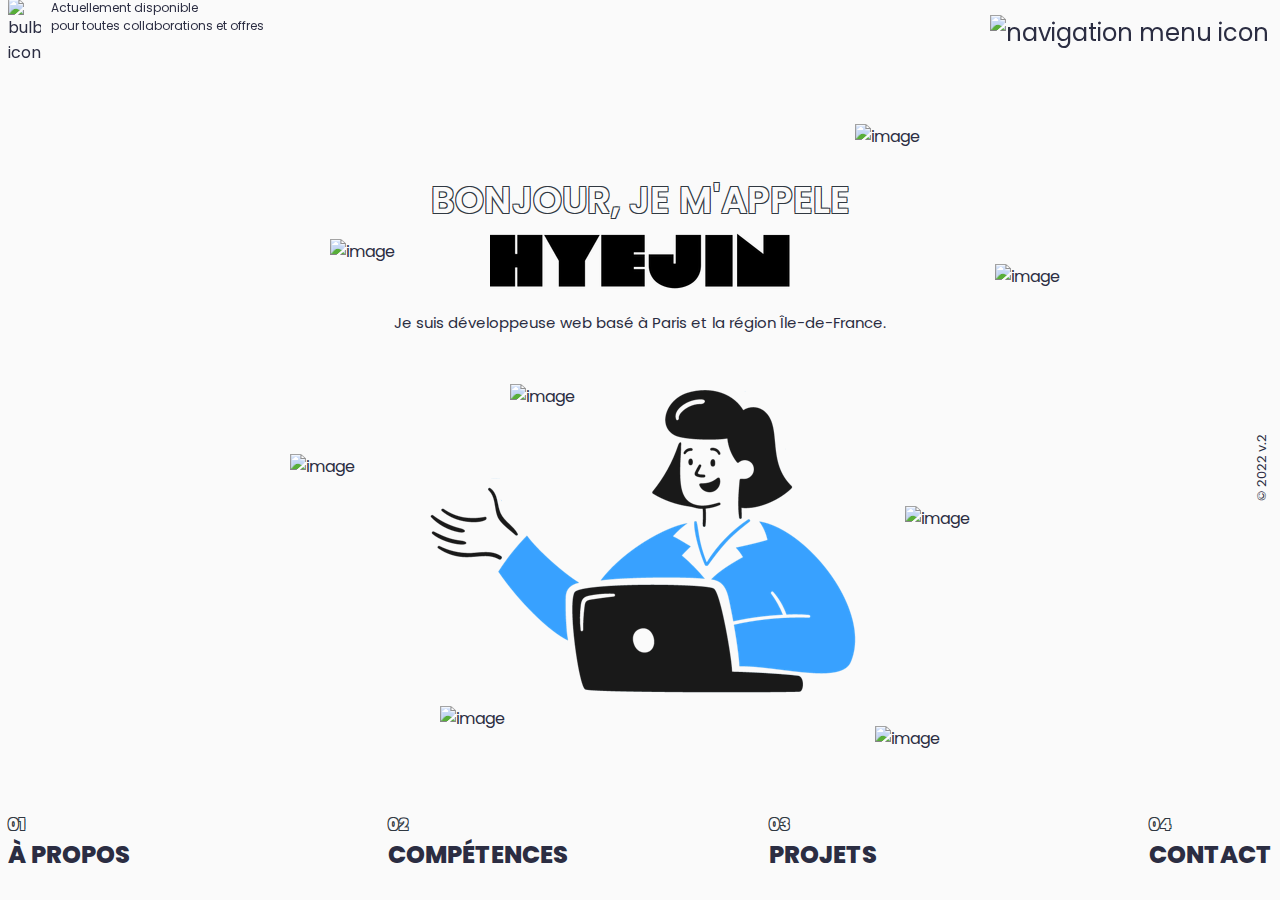
==== index.html @ 4b72280e "Portfolio V2 initiation" ====
<!DOCTYPE html>
<html lang="fr">
<head>
    <meta charset="UTF-8">
    <meta http-equiv="X-UA-Compatible" content="IE=edge">
    <meta name="viewport" content="width=device-width, initial-scale=1.0">
    <title>Hyejin Yeo - Développeuse Web</title>
    <!-- Favicon -->
    <link rel="shortcut icon" href="assets/img/favicon-32x32.png" type="image/x-icon">
    <!-- Iconscout Unicons & Boxicons -->
    <link rel="stylesheet" href="https://unicons.iconscout.com/release/v4.0.0/css/line.css">
    <link href='https://unpkg.com/boxicons@2.1.2/css/boxicons.min.css' rel='stylesheet'>

    <!-- CSS -->
    <link rel="stylesheet" href="assets/css/styles.css">
</head>
<body>
    <!-- ========================= HEADER (NAV) ========================= -->
    <header class="header" id="header">
        <nav class="nav container">
            <!-- <a href="#"><img src="assets/img/logo.png" alt="logo" class="nav__logo hidden"></a> -->
            <!-- <a href="#"><i class='bx bx-home-heart'></i></a> -->
            <div class="nav__left">
                <img src="assets/img/icon_bulb.png" alt="bulb icon" class="message__icon">
                <span class="message__text">Actuellement disponible<br> pour toutes collaborations et offres</span>
            </div>
            
            <!-- <a href="#"><img src="assets/img/icon_home.png" alt="home icon" class="home__icon"></a> -->
            <div class="nav__right">
                <!-- ******************** Language Switch Button ******************** -->
                <!-- <p class="switch--language">EN</p> -->
                <!-- ******************** Theme Switch Button ******************** -->
                <!-- <i class="uil uil-moon switch--theme" id="theme-button"></i> -->
                <!-- <i class="uil uil-sun"></i> -->
                <div class="nav__menu" id="nav-menu">
                    <ul class="nav__list" id="nav-ul">
                        <li class="nav__item">
                            <a href="#home" class="nav__link active-link">
                                <span aria-hidden="true">00</span>
                                ACCUEIL
                            </a>
                        </li>
                        <li class="nav__item">
                            <a href="#propos" class="nav__link">
                                <span aria-hidden="true">01</span>
                                À PROPOS
                            </a>
                        </li>
                        <li class="nav__item">
                            <a href="#skills" class="nav__link">
                                <span aria-hidden="true">02</span>
                                COMPÉTENCES
                            </a>
                        </li>
                        <li class="nav__item">
                            <a href="#portfolio" class="nav__link">
                                <span aria-hidden="true">03</span>
                                PORTFOLIO
                            </a>
                        </li>
                        <li class="nav__item">
                            <a href="#contact" class="nav__link">
                                <span aria-hidden="true">04</span>
                                CONTACT
                            </a>
                        </li>
                    </ul>
                    <div class="nav__toggle" id="nav-toggle">
                        <!-- <i class="uil uil-bars"></i> -->
                        <img src="./assets/img/icon_burger.png" alt="navigation menu icon" class="nav__icon">
                    </div>
                </div>
            </div>
        </nav>
    </header>
    <!-- ========================= MAIN ========================= -->
    <main class="main">
        <!-- ******************** ACCUEIL ******************** -->
        <section class="home section" id="home">
            <div class="container home__container">
                <div class="home__container--top">
                    <div class="home__social">
                        <a href="https://www.linkedin.com/in/hyejin-yeo" target="_blank" class="home__social-icon">
                            <i class="uil uil-linkedin-alt"></i>
                        </a>
                        <a href="https://github.com/hyejinyeo" target="_blank" class="home__social-icon">
                            <i class="uil uil-github-alt"></i>
                        </a>
                        <a href="assets/pdf/hyejin_diplome.pdf" target="_blank" class="home__social-icon">
                            <i class="uil uil-graduation-cap"></i>
                        </a>
                    </div>
                    <div class="home__data">
                        <h1 class="home__title">
                            <span class="text--transparent--outline">BONJOUR, JE M'APPELE</span>
                        </h1>
                        <a href="#"><img src="assets/img/logo_bright.png" alt="logo" class="home__logo"></a>
                        <p class="underline--wavy">Je suis développeuse web basé à Paris et la région Île-de-France.</p>
                        <!-- <p><i class='bx bx-search-alt'></i> voir mes projets</p>
                        <p><i class='bx bx-plus'></i> en savoir plus</p> -->
                        
                        <div class="home__image">
                            <img src="./assets/img/home_illustration_bright.png" alt="woman illustration">
                            <img src="./assets/img/icon_sparkle1.png" alt="image" class="sparkle image__sparkle1--1" data-value="-0.02">
                            <img src="./assets/img/icon_sparkle1.png" alt="image" class="sparkle image__sparkle1--2" data-value="0.04">
                            <img src="./assets/img/icon_sparkle1.png" alt="image" class="sparkle image__sparkle1--3" data-value="-0.03">
                            <img src="./assets/img/icon_sparkle2.png" alt="image" class="sparkle image__sparkle2--1">
                            <img src="./assets/img/icon_sparkle2.png" alt="image" class="sparkle image__sparkle2--2" data-value="-0.03">
                            <img src="./assets/img/icon_sparkle3.png" alt="image" class="sparkle image__sparkle3--1">
                            <img src="./assets/img/icon_sparkle3.png" alt="image" class="sparkle image__sparkle3--2">
                            <img src="./assets/img/icon_sparkle4.png" alt="image" class="sparkle image__sparkle4--1">
                        </div>
                    </div>
                    <div class="home__footer">
                        <p class="footer__text">&#169; 2022 v.2</p>
                    </div>
                </div>
                <div class="home__container--bottom">
                    <ul class="menu__list">
                        <li class="menu__list--item">
                            <a href="about.html" class="list--link">
                                <span aria-hidden="true" class="list--number text--transparent--outline">01</span>
                                <span class="list--text">À PROPOS</span>
                            </a>
                        </li>
                        <li class="menu__list--item">
                            <a href="#" class="list--link">
                                <span aria-hidden="true" class="list--number text--transparent--outline">02</span>
                                <span class="list--text">COMPÉTENCES</span>
                            </a>
                        </li>
                        <li class="menu__list--item">
                            <a href="#" class="list--link">
                                <span aria-hidden="true" class="list--number text--transparent--outline">03</span>
                                <span class="list--text">PROJETS</span>
                            </a>
                        </li>
                        <li class="menu__list--item">
                            <a href="#" class="list--link">
                                <span aria-hidden="true" class="list--number text--transparent--outline">04</span>
                                
                                <span class="list--text">CONTACT</span>
                            </a>
                        </li>
                    </ul>
                </div>
            </div> 
            
        </section>
        <!-- ******************** À PROPOS ******************** -->
        <!-- <section class="propos section" id="propos">
            <div class="container propos__container">
                propos
            </div>
        </section> -->
        <!-- ******************** COMPÉTENCES ******************** -->
        <!-- <section class="skills section" id="skills">
            <div class="container skills__container">
                skills
            </div>
        </section> -->
        <!-- ******************** PORTFOLIO ******************** -->
        <!-- <section class="portfolio section" id="portfolio">
            <div class="container portfolio__container">
                projects
            </div>
        </section> -->
        <!-- ******************** CONTACT ******************** -->
        <!-- <section class="contact section" id="contact">
            <div class="container contact__container">
                contact
            </div>
        </section> -->
    </main>
    <!-- ========================= FOOTER ========================= -->
    <!-- <footer>
        <div class="container footer__container">
            <p class="footer__text">&#169; 2022 Hyejin Yeo</p>
            <p class="footer__text footer__text--alert">Site en cours de construction. La version finale sera mise en ligne prochainement.</p>
        </div>
    </footer> -->

    <!-- ******************** SCRIPT ********************-->
    <!-- Main JS -->
    <script src="assets/js/main.js"></script>
</body>
</html>
---- assets/css/styles.css ----
/* ========================= GOOGLE FONTS ========================= */
@import url('https://fonts.googleapis.com/css2?family=Inconsolata:wght@400;500&Merriweather:ital,wght@1,300;1,400&family=Poppins:wght@300;400;500;600;700;800&display=swap');


/* ========================= CSS VARIABLES ========================= */
:root {
    --header-height: 4rem;

    /* ---------- Font and typography ---------- */
    --body-font: 'Poppins', sans-serif;
    --accent-font: 'Merriweather', serif;
    --vs-font: 'Inconsolata', monospace;

    --h1-font-size: 2rem;
    --h2-font-size: 1.5rem;
    --h3-font-size: 1.25rem;
    --h4-font-size: 1.125rem;
    --large-font-size: 2.5rem;
    --medium-font-size: 1rem;
    --normal-font-size: .938rem;
    --small-font-size: .813rem;
    --smaller-font-size: .75rem;
    --tiny-font-size: .625rem;

    --light-font-weight: 300;
    --semilight-font-weight: 400;
    --medium-font-weight: 500;
    --semibold-font-weight: 600;
    --bold-font-weight: 700;
    --bolder-font-weight: 800;

    /* ---------- Colors ---------- */
    --body-color: #FAFAFA;
    --footer-color: #D3D3D3;
    --title-color: #303841;
    --text-color: #2B2D42;
    --primary-color: #38A1FF;
    --primary-color-light: #9CCFFC;
    --primary-color-lighter: #EEF1F7;
    --accent-color: #D94F30;
    --highlight-color: #FFDF65;


    /* --palette-dark-blue: #3D5A80;
    --palette-blue: #98C1D9;
    --palette-light-blue: #E0FBFC;
    --palette-red: #EE6C4D;
    --palette-black: #293241; */

    /* ---------- Z-index ---------- */
    --z-10: 10;
    --z-100: 100;
    --z-1000: 1000;
}

/* Font size for large devices */
@media screen and (min-width: 968px) {
    :root {
        --h1-font-size: 2.3rem;
        /* --h2-font-size: 2.25rem;
        --h3-font-size: 1.5rem;
        --h4-font-size: 1.25rem; */
        /* --large-font-size: 2.5rem;
        --medium-font-size: 1.125rem;
        --normal-font-size: .970rem;
        --small-font-size: .875rem;
        --smaller-font-size: .813rem;
        --tiny-font-size: .625rem; */
    }
}


/* ========================= BASE ========================= */
* {
    margin: 0;
    padding: 0;
    box-sizing: border-box;
}
html {
    scroll-behavior: smooth;
}
body {
    font-family: var(--body-font);
    background-color: var(--body-color);
    color: var(--text-color);
    width: 100%;
}
ul {
    list-style: none;
}
li {
    text-decoration: none;
}
a, a:hover, a:visited, a:link, a:active {
    color: var(--text-color);
    text-decoration: none;
}
h1 {
    color: var(--title-color);
    font-size: var(--h1-font-size);
    font-weight: var(--bolder-font-weight);
}
h2, h3, h4 {
    color: var(--title-color);
    font-weight: var(--semibold-font-weight);
}
p {
    font-size: var(--normal-font-size);
}
button {
    cursor: pointer;
    border: none;
    outline: none;
}
img {
    max-width: 100%;
    height: auto;
}


/* ========================= LAYOUT ========================= */
.section {
    margin-top: var(--header-height);
    min-height: calc(100vh - 4rem);
}
.container {
    width: 100%;
    max-width: 92rem;
    margin: 0 auto;
    padding: .5rem;
}
.main {
    overflow: hidden;
}
.grid {
    display: grid;
    gap: 1.25rem;
}


/* ========================= DECORATIVE ELEMENTS ========================= */
.font--white {
    color: white;
}
.vs {
    font-family: var(--vs-font);
}
.hidden {
    opacity: 0;
}
.underline--wavy::after {
    content
}

/* ========================= HEADER (NAV) ========================= */
header {
    width: 100%;
    background-color: var(--body-color);
    position: fixed;
    top: 0;
    left: 0;
    z-index: var(--z-100);
}
.nav {
    height: var(--header-height);
    display: flex;
    justify-content: space-between;
    align-items: center;
}
.nav__left {
    display: flex;
}
.message__icon {
    width: 33px;
    margin-right: 10px;
    animation: shake;
    animation-duration: 2s;
    -moz-animation-duration: 2s;
    -webkit-animation-duration: 2s;
    animation-iteration-count: infinite;
}
@keyframes shake {
    from, 16%, to {
        -webkit-transform: translate3d(0, 0, 0);
        transform: translate3d(0, 0, 0);
    }
    1.6%, 4.8%, 8%, 11.2%, 14.4% {
        -webkit-transform: translate3d(-1.5px, 0, 0);
        transform: translate3d(-1.5px, 0, 0);
    }
    3.2%, 6.4%, 9.6%, 12.8% {
        -webkit-transform: translate3d(1.5px, 0, 0);
        transform: translate3d(1.5px, 0, 0);
    }
}
.message__text {
    font-size: var(--smaller-font-size);
}



.nav__right {
    display: flex;
    flex-wrap: wrap;
    align-items: center;
}
.nav__menu {
    display: flex;
    flex-wrap: wrap;
    justify-content: space-between;
    align-items: center;
}
.nav__icon {
    width: 25px;
}
/* Unauthorized icons */
/* .home__icon {
    width: 33px;
}
.nav__icon {
    width: 33px;
    margin-left: 15px;
}
.nav__icon--menu {
    margin-top: 10px;
} */
/* ------------------ */
.nav__logo, .nav__link {
    color: var(--title-color);
}
.nav__logo {
    width: 12em;
    padding: 6.5px 0 0 0;
}
.nav__link:hover {
    color: var(--primary-color-light);
} 
.nav__list {
    display: none;
}
.nav__item {
    padding-left: 2rem; 
}
.nav__toggle {
    font-size: var(--h2-font-size);
    cursor: pointer;
    display: block;
    padding-right: 3px;
}
.nav__toggle:hover {
    color: var(--primary-color);
}
/* When menu icon is clicked --- details to be changed */
.nav__list.show {
    display: flex;
    flex-direction: column;
    align-items: flex-end;
    position: absolute;
    top: 50px;
    right: 200px;
    width: 100vw;
    height: 100vh;
    background-color: var(--body-color);
    /* border-radius: 10px; */
}

/* ---------- Active Nav List ---------- */
.active-link {
    color: var(--primary-color-light);
}

/* ---------- Theme Switch Button ---------- */
.switch--theme {
    font-size: var(--h4-font-size);
    cursor: pointer;
    display: block;
    padding: 0 15px;
}
.switch--language {
    font-size: var(--h4-font-size);
    cursor: pointer;
    display: block;
    padding: 0 3px;
}

/* ========================= MAIN ========================= */
.section__title {
    font-family: var(--accent-font);
    font-weight: var(--light-font-weight);
    font-size: var(--h3-font-size);
    text-align: center;
    margin: 2rem 0 1rem 0;
}
.section__subtitle {
    font-size: var(--small-font-size);
    text-align: center;
    margin-bottom: 5rem;
}



.text--transparent--outline {
    color: var(--body-color);
    text-shadow: -1px -1px 0 var(--title-color), 1px -1px 0 var(--title-color), -1px 1px 0 var(--title-color), 1px 1px 0 var(--title-color);
    font-weight: var(--semibold-font-weight);
}

/* .home {
    background-color: #212122;
    font-family: var(--vs-font);
} */
.home__container {
    display: flex;
    flex-direction: column;
    justify-content: space-between;
    height: calc(100vh - 4rem);
}
.home__container--top {
    display: flex;
    flex-direction: row;
    justify-content: space-between;
    align-items: center;
    padding-top: 100px;;
}
.home__social {
    display: flex;
    flex-direction: column;
    min-height: 70px;
    min-width: 70px;
}
.home__social-icon {
    font-size: var(--h3-font-size);
    color: var(--text-color);
    margin: 5px 0;
}
.home__social-icon:hover {
    color: var(--primary-color);
    /* color: var(--primary-color-light); */
}
.home__data {
    text-align: center;
}
.home__logo {
    margin: 5px 0 15px 0;
}
.home__button--group {
    margin-top: 20px;
}
.home__button {
    height: 40px;
    padding: 10px;
}
.home__icon {
    width: 30px;
    margin-right: 10px;
}
.home__image {
    margin-top: -80px;


    /* background-color: pink; */
    position: relative;
}
.image__sparkle1--1, .image__sparkle1--2, .image__sparkle1--3, .image__sparkle2--1, .image__sparkle2--2, .image__sparkle3--1, .image__sparkle3--2, .image__sparkle4--1 {
    position: absolute;
}
.image__sparkle1--1 {
    top: -15px;
    left: -60px;
    /* animation: sparkle;
    animation-duration: 1s;
    -moz-animation-duration: 2s;
    -webkit-animation-duration: 2s;
    animation-iteration-count: infinite; */
}
/* @keyframes sparkle {
    from  {
        opacity: 30%;
        transform: rotate(-10deg);
    }
    to {
        opacity: 100%;
        transform: rotate(-10deg);
    }    
} */

.image__sparkle1--2 {
    bottom: 230px;
    right: -80px;

    
}
.image__sparkle1--3 {
    bottom: 30px;
    left: 50px;

    
}
.image__sparkle2--1 {
    top: 130px;
    left: 120px;
}
.image__sparkle2--2 {
    top: -130px;
    right: -30px;
}
.image__sparkle3--1 {
    top: 200px;
    left: -100px;

    
}
.image__sparkle3--2 {
    top: 10px;
    right: -170px;
}
.image__sparkle4--1 {
    bottom: 10px;
    right: -50px;
}





.home__footer {  
    display: flex;
    align-items: flex-end;
    justify-content: center;
    transform: rotate(-90deg);
    -webkit-transform: rotate(-90deg);
    min-height: 70px;
    min-width: 70px;
}
.footer__text {
    font-size: var(--small-font-size);
}

.home__container--bottom {
    margin-top: 20px;
}
.menu__list {
    width: 100%;
    min-height: 100px;
    padding: 10px 0 20px 0;
    display: flex;
    flex-direction: row;
    justify-content: space-between;
    align-items: flex-end; 
    text-decoration: none;

   
    /* background-color: lightgrey; */
}
.menu__list--item {
    
    
    /* background-color: #9CCFFC; */
}
.menu__list--item:not(:last-child) {
    min-width: 200px;
}
.list--link {
    display: flex;
    flex-direction: column;
}
.list--link:hover {
    color: var(--primary-color);
    /* transform: scale(1.2, 1.2);
    transform-origin: left bottom; */
}
.list--number {
    font-weight: var(--bolder-font-weight);
}
.list--text {
    font-size: var(--h2-font-size);
    font-weight: var(--bolder-font-weight);
}



/* .propos {
    
}

.skills {

}

.projects {
    
}

.contact {
    
} */


/* ========================= FOOTER ========================= */
/* footer {
    background-color: var(--footer-color);
    min-height: 8rem;
    display: flex;
    align-items: center;
} */

/* .footer__text--alert {
    text-align: center;
    font-size: var(--smaller-font-size);
    color: gray;
} */




/* ========================= MEDIA QUERIES ========================= */
/* Big tablette - where nav toggle menu appears */
@media screen and (max-width: 912px) {
    
}


/* iPad mini or smaller */
@media screen and (max-width: 768px) {


}








/* Background image */

.background {
    /* background: url(../img/background.jpg) top left no-repeat;
    height: 0;
    background-size: cover;
    padding-top: 50%; */

    z-index: 1;
    background: url(../img/background.jpg);
    width: 100%;
    height: 100%;
    position: absolute;
    top: 0px;
    left: 0px;
    background-size: cover;
    background-position: 50% 50%;
    background-repeat: no-repeat;

}
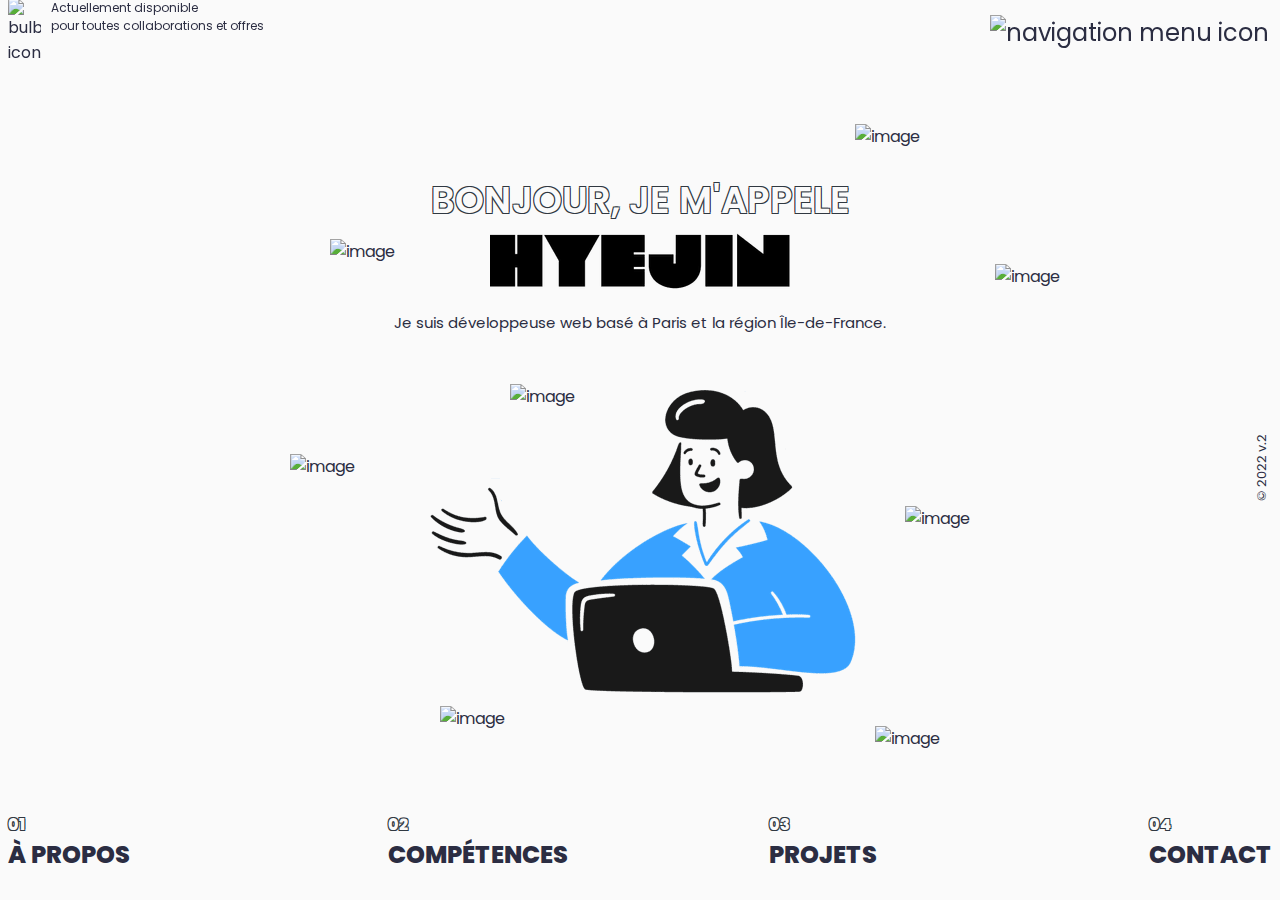
==== commit 09e60a61: "Img sources modified" ====
--- a/index.html
+++ b/index.html
@@ -94,7 +94,7 @@
                         <h1 class="home__title">
                             <span class="text--transparent--outline">BONJOUR, JE M'APPELE</span>
                         </h1>
-                        <a href="#"><img src="assets/img/logo_bright.png" alt="logo" class="home__logo"></a>
+                        <a href="#"><img src="./assets/img/logo_bright.png" alt="logo" class="home__logo"></a>
                         <p class="underline--wavy">Je suis développeuse web basé à Paris et la région Île-de-France.</p>
                         <!-- <p><i class='bx bx-search-alt'></i> voir mes projets</p>
                         <p><i class='bx bx-plus'></i> en savoir plus</p> -->
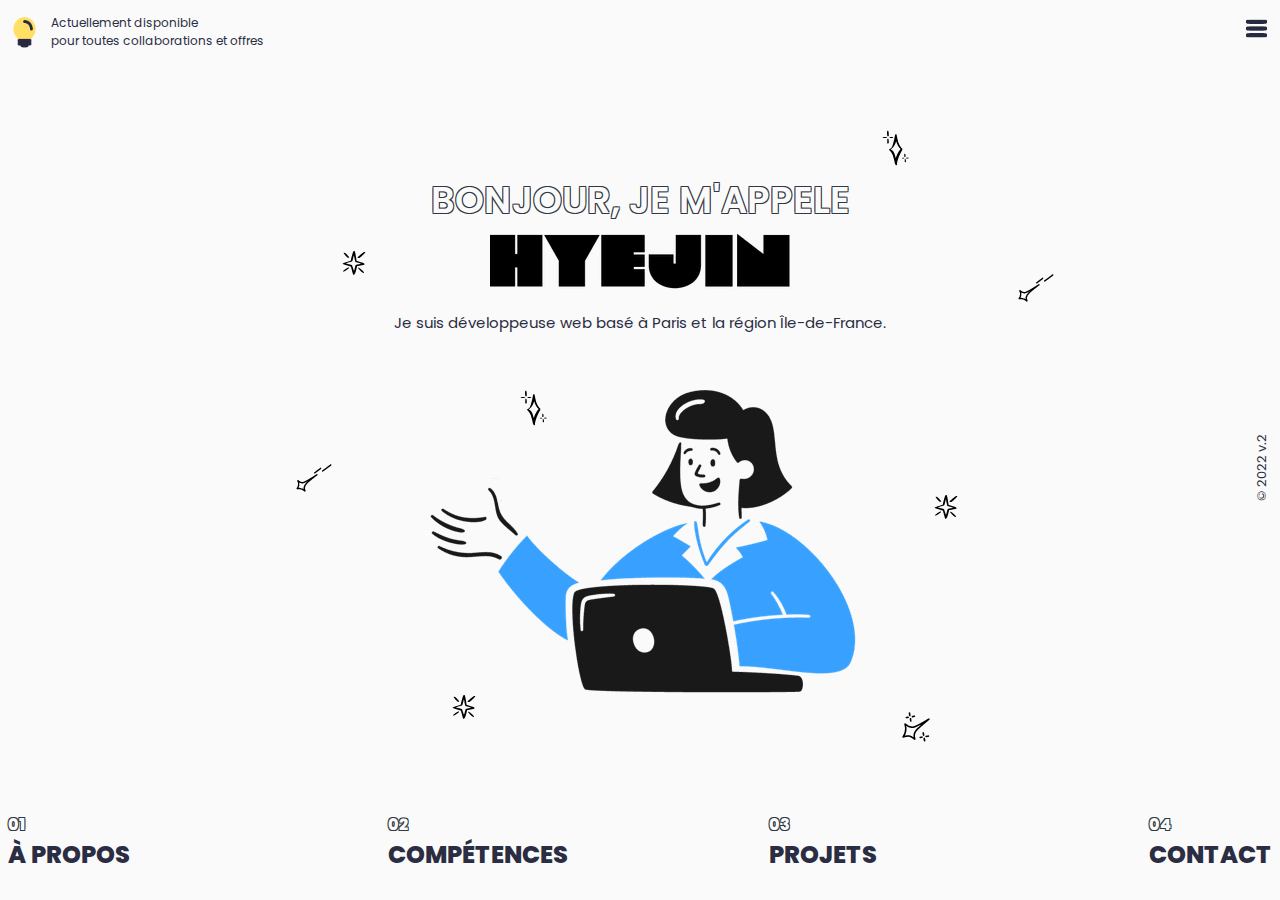
==== commit f984dbc5: "Img sources modified" ====
--- a/index.html
+++ b/index.html
@@ -21,7 +21,7 @@
             <!-- <a href="#"><img src="assets/img/logo.png" alt="logo" class="nav__logo hidden"></a> -->
             <!-- <a href="#"><i class='bx bx-home-heart'></i></a> -->
             <div class="nav__left">
-                <img src="assets/img/icon_bulb.png" alt="bulb icon" class="message__icon">
+                <img src="assets/img/icon_bulb.PNG" alt="bulb icon" class="message__icon">
                 <span class="message__text">Actuellement disponible<br> pour toutes collaborations et offres</span>
             </div>
             
@@ -67,7 +67,7 @@
                     </ul>
                     <div class="nav__toggle" id="nav-toggle">
                         <!-- <i class="uil uil-bars"></i> -->
-                        <img src="./assets/img/icon_burger.png" alt="navigation menu icon" class="nav__icon">
+                        <img src="./assets/img/icon_burger.PNG" alt="navigation menu icon" class="nav__icon">
                     </div>
                 </div>
             </div>
@@ -101,14 +101,14 @@
                         
                         <div class="home__image">
                             <img src="./assets/img/home_illustration_bright.png" alt="woman illustration">
-                            <img src="./assets/img/icon_sparkle1.png" alt="image" class="sparkle image__sparkle1--1" data-value="-0.02">
-                            <img src="./assets/img/icon_sparkle1.png" alt="image" class="sparkle image__sparkle1--2" data-value="0.04">
-                            <img src="./assets/img/icon_sparkle1.png" alt="image" class="sparkle image__sparkle1--3" data-value="-0.03">
-                            <img src="./assets/img/icon_sparkle2.png" alt="image" class="sparkle image__sparkle2--1">
-                            <img src="./assets/img/icon_sparkle2.png" alt="image" class="sparkle image__sparkle2--2" data-value="-0.03">
-                            <img src="./assets/img/icon_sparkle3.png" alt="image" class="sparkle image__sparkle3--1">
-                            <img src="./assets/img/icon_sparkle3.png" alt="image" class="sparkle image__sparkle3--2">
-                            <img src="./assets/img/icon_sparkle4.png" alt="image" class="sparkle image__sparkle4--1">
+                            <img src="./assets/img/icon_sparkle1.PNG" alt="image" class="sparkle image__sparkle1--1" data-value="-0.02">
+                            <img src="./assets/img/icon_sparkle1.PNG" alt="image" class="sparkle image__sparkle1--2" data-value="0.04">
+                            <img src="./assets/img/icon_sparkle1.PNG" alt="image" class="sparkle image__sparkle1--3" data-value="-0.03">
+                            <img src="./assets/img/icon_sparkle2.PNG" alt="image" class="sparkle image__sparkle2--1">
+                            <img src="./assets/img/icon_sparkle2.PNG" alt="image" class="sparkle image__sparkle2--2" data-value="-0.03">
+                            <img src="./assets/img/icon_sparkle3.PNG" alt="image" class="sparkle image__sparkle3--1">
+                            <img src="./assets/img/icon_sparkle3.PNG" alt="image" class="sparkle image__sparkle3--2">
+                            <img src="./assets/img/icon_sparkle4.PNG" alt="image" class="sparkle image__sparkle4--1">
                         </div>
                     </div>
                     <div class="home__footer">
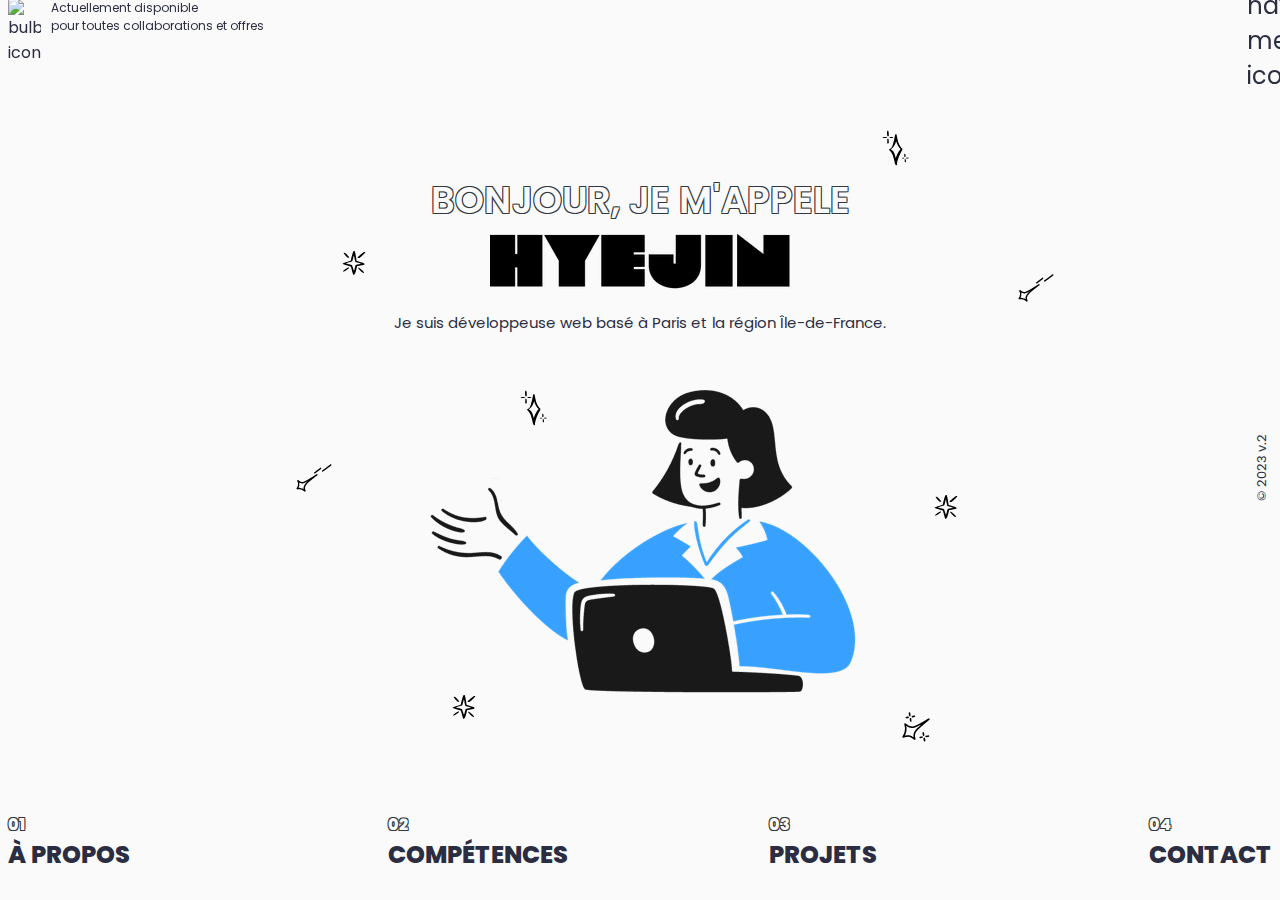
==== commit 4c7f7f72: "Modification: Nav bar, menu icon switch" ====
--- a/index.html
+++ b/index.html
@@ -18,14 +18,10 @@
     <!-- ========================= HEADER (NAV) ========================= -->
     <header class="header" id="header">
         <nav class="nav container">
-            <!-- <a href="#"><img src="assets/img/logo.png" alt="logo" class="nav__logo hidden"></a> -->
-            <!-- <a href="#"><i class='bx bx-home-heart'></i></a> -->
             <div class="nav__left">
-                <img src="assets/img/icon_bulb.PNG" alt="bulb icon" class="message__icon">
+                <img src="assets/img/icon_bulb.png" alt="bulb icon" class="message__icon">
                 <span class="message__text">Actuellement disponible<br> pour toutes collaborations et offres</span>
             </div>
-            
-            <!-- <a href="#"><img src="assets/img/icon_home.png" alt="home icon" class="home__icon"></a> -->
             <div class="nav__right">
                 <!-- ******************** Language Switch Button ******************** -->
                 <!-- <p class="switch--language">EN</p> -->
@@ -33,42 +29,42 @@
                 <!-- <i class="uil uil-moon switch--theme" id="theme-button"></i> -->
                 <!-- <i class="uil uil-sun"></i> -->
                 <div class="nav__menu" id="nav-menu">
+                    <div class="nav__toggle" id="nav-toggle">
+                        <img src="./assets/img/icon_burger.png" alt="navigation menu icon" id="nav-icon" class="nav__icon">
+                    </div>
                     <ul class="nav__list" id="nav-ul">
                         <li class="nav__item">
-                            <a href="#home" class="nav__link active-link">
-                                <span aria-hidden="true">00</span>
+                            <a href="../../index.html" class="nav__link active-link">
+                                <span aria-hidden="true" class="nav__link--number">00</span>
                                 ACCUEIL
                             </a>
                         </li>
                         <li class="nav__item">
-                            <a href="#propos" class="nav__link">
-                                <span aria-hidden="true">01</span>
+                            <a href="./assets/pages/about.html" class="nav__link">
+                                <span aria-hidden="true" class="nav__link--number">01</span>
                                 À PROPOS
                             </a>
                         </li>
                         <li class="nav__item">
-                            <a href="#skills" class="nav__link">
-                                <span aria-hidden="true">02</span>
+                            <a href="./assets/pages/skills.html" class="nav__link">
+                                <span aria-hidden="true" class="nav__link--number">02</span>
                                 COMPÉTENCES
                             </a>
                         </li>
                         <li class="nav__item">
-                            <a href="#portfolio" class="nav__link">
-                                <span aria-hidden="true">03</span>
-                                PORTFOLIO
+                            <a href="./assets/pages/projects.html" class="nav__link">
+                                <span aria-hidden="true" class="nav__link--number">03</span>
+                                PROJETS
                             </a>
                         </li>
                         <li class="nav__item">
-                            <a href="#contact" class="nav__link">
-                                <span aria-hidden="true">04</span>
+                            <a href="./assets/pages/contact.html" class="nav__link">
+                                <span aria-hidden="true" class="nav__link--number">04</span>
                                 CONTACT
                             </a>
                         </li>
                     </ul>
-                    <div class="nav__toggle" id="nav-toggle">
-                        <!-- <i class="uil uil-bars"></i> -->
-                        <img src="./assets/img/icon_burger.PNG" alt="navigation menu icon" class="nav__icon">
-                    </div>
+
                 </div>
             </div>
         </nav>
@@ -112,31 +108,31 @@
                         </div>
                     </div>
                     <div class="home__footer">
-                        <p class="footer__text">&#169; 2022 v.2</p>
+                        <p class="footer__text">&#169; 2023 v.2</p>
                     </div>
                 </div>
                 <div class="home__container--bottom">
                     <ul class="menu__list">
                         <li class="menu__list--item">
-                            <a href="about.html" class="list--link">
+                            <a href="./assets/pages/about.html" class="list--link">
                                 <span aria-hidden="true" class="list--number text--transparent--outline">01</span>
                                 <span class="list--text">À PROPOS</span>
                             </a>
                         </li>
                         <li class="menu__list--item">
-                            <a href="#" class="list--link">
+                            <a href="./assets/pages/skills.html" class="list--link">
                                 <span aria-hidden="true" class="list--number text--transparent--outline">02</span>
                                 <span class="list--text">COMPÉTENCES</span>
                             </a>
                         </li>
                         <li class="menu__list--item">
-                            <a href="#" class="list--link">
+                            <a href="./assets/pages/projects.html" class="list--link">
                                 <span aria-hidden="true" class="list--number text--transparent--outline">03</span>
                                 <span class="list--text">PROJETS</span>
                             </a>
                         </li>
                         <li class="menu__list--item">
-                            <a href="#" class="list--link">
+                            <a href="./assets/pages/contact.html" class="list--link">
                                 <span aria-hidden="true" class="list--number text--transparent--outline">04</span>
                                 
                                 <span class="list--text">CONTACT</span>
--- a/assets/css/styles.css
+++ b/assets/css/styles.css
@@ -129,6 +129,9 @@
     margin: 0 auto;
     padding: .5rem;
 }
+.about__container, .skills__container, .projects__container, .contact__container  {
+    min-height: calc(100vh - 4rem);
+}
 .main {
     overflow: hidden;
 }
@@ -148,9 +151,17 @@
 .hidden {
     opacity: 0;
 }
-.underline--wavy::after {
-    content
-}
+.highlight {
+    background-color: var(--highlight-color);
+    padding: 0 1rem 0 1rem;
+}
+/* .underline--wavy {
+    text-decoration: none;
+}
+.underline--wavy:hover {
+    text-decoration: wavy;
+    text-decoration-color: var(--primary-color);
+} */
 
 /* ========================= HEADER (NAV) ========================= */
 header {
@@ -167,6 +178,17 @@
     justify-content: space-between;
     align-items: center;
 }
+.box {
+    flex: 1;
+    display: flex;
+    justify-content: center;
+}
+.box:first-child {
+    justify-content: flex-start;
+}
+.box:last-child { 
+    justify-content: flex-end;
+}
 .nav__left {
     display: flex;
 }
@@ -196,22 +218,25 @@
 .message__text {
     font-size: var(--smaller-font-size);
 }
-
-
-
+.nav__center--logo {
+    width: 150px;
+}
 .nav__right {
     display: flex;
     flex-wrap: wrap;
     align-items: center;
+    min-width: 25px;
 }
 .nav__menu {
     display: flex;
     flex-wrap: wrap;
     justify-content: space-between;
     align-items: center;
+    position: fixed;
 }
 .nav__icon {
     width: 25px;
+    object-fit: cover;
 }
 /* Unauthorized icons */
 /* .home__icon {
@@ -232,8 +257,15 @@
     width: 12em;
     padding: 6.5px 0 0 0;
 }
+.nav__link {
+    font-size: var(--h3-font-size);
+    font-weight: var(--bold-font-weight);
+}
+.nav__link--number {
+    font-size: var(--small-font-size);
+}
 .nav__link:hover {
-    color: var(--primary-color-light);
+    color: var(--primary-color);
 } 
 .nav__list {
     display: none;
@@ -245,7 +277,6 @@
     font-size: var(--h2-font-size);
     cursor: pointer;
     display: block;
-    padding-right: 3px;
 }
 .nav__toggle:hover {
     color: var(--primary-color);
@@ -257,20 +288,21 @@
     align-items: flex-end;
     position: absolute;
     top: 50px;
-    right: 200px;
+    right: 0px;
     width: 100vw;
     height: 100vh;
     background-color: var(--body-color);
-    /* border-radius: 10px; */
 }
 
 /* ---------- Active Nav List ---------- */
-.active-link {
+/* .active-link {
     color: var(--primary-color-light);
-}
+    font-weight: var(--bold-font-weight);
+} */
+
 
 /* ---------- Theme Switch Button ---------- */
-.switch--theme {
+/* .switch--theme {
     font-size: var(--h4-font-size);
     cursor: pointer;
     display: block;
@@ -281,7 +313,7 @@
     cursor: pointer;
     display: block;
     padding: 0 3px;
-}
+} */
 
 /* ========================= MAIN ========================= */
 .section__title {
@@ -367,58 +399,58 @@
 .image__sparkle1--1 {
     top: -15px;
     left: -60px;
-    /* animation: sparkle;
+}
+.image__sparkle1--2 {
+    bottom: 230px;
+    right: -80px;
+}
+.image__sparkle1--3 {
+    bottom: 30px;
+    left: 50px; 
+}
+.image__sparkle2--1 {
+    top: 130px;
+    left: 120px;
+}
+.image__sparkle2--2 {
+    top: -130px;
+    right: -30px;
+}
+.image__sparkle3--1 {
+    top: 200px;
+    left: -100px;
+    animation: shooting;
     animation-duration: 1s;
     -moz-animation-duration: 2s;
     -webkit-animation-duration: 2s;
-    animation-iteration-count: infinite; */
-}
-/* @keyframes sparkle {
-    from  {
-        opacity: 30%;
-        transform: rotate(-10deg);
-    }
-    to {
-        opacity: 100%;
-        transform: rotate(-10deg);
-    }    
-} */
-
-.image__sparkle1--2 {
-    bottom: 230px;
-    right: -80px;
-
-    
-}
-.image__sparkle1--3 {
-    bottom: 30px;
-    left: 50px;
-
-    
-}
-.image__sparkle2--1 {
-    top: 130px;
-    left: 120px;
-}
-.image__sparkle2--2 {
-    top: -130px;
-    right: -30px;
-}
-.image__sparkle3--1 {
-    top: 200px;
-    left: -100px;
-
-    
+    animation-iteration-count: infinite;
 }
 .image__sparkle3--2 {
     top: 10px;
     right: -170px;
+    animation: shooting;
+    animation-duration: 1s;
+    -moz-animation-duration: 2s;
+    -webkit-animation-duration: 2s;
+    animation-iteration-count: infinite;
 }
 .image__sparkle4--1 {
     bottom: 10px;
     right: -50px;
-}
-
+    animation: shooting;
+    animation-duration: 1s;
+    -moz-animation-duration: 2s;
+    -webkit-animation-duration: 2s;
+    animation-iteration-count: infinite;
+}
+/* @keyframes shooting {
+    from  {
+       transform: translate(0, 0);
+    }
+    to {
+        transform: translate(-20px, 20px);
+    }    
+} */
 
 
 
@@ -439,6 +471,9 @@
 .home__container--bottom {
     margin-top: 20px;
 }
+/* .home__container--bottom:hover {
+    background-color: lightgrey;
+} */
 .menu__list {
     width: 100%;
     min-height: 100px;
@@ -452,11 +487,11 @@
    
     /* background-color: lightgrey; */
 }
-.menu__list--item {
+/* .menu__list--item {
     
     
-    /* background-color: #9CCFFC; */
-}
+    background-color: #9CCFFC;
+} */
 .menu__list--item:not(:last-child) {
     min-width: 200px;
 }
@@ -479,6 +514,120 @@
 
 
 
+/* OTHER PAGES */
+.preloader {
+    display: flex;
+    width: 100%;
+    height: 100vh;
+    position: absolute;
+    top: 0;
+    left: 0;
+    background-color: var(--primary-color);
+    /* z-index: var(--z-1000); */
+}
+.about__container {
+    display: flex;
+    flex-direction: row;
+    align-items: center;
+}
+.about__column {
+    flex: 1;
+    margin: 0 auto; 
+}
+.about__column:last-child {
+    text-align: center;
+    position: relative;
+}
+.about__column:last-child > img {
+    max-width: 400px;
+    position: absolute;
+    top: 50%;
+    left: 50%;
+    transform: translate(-50%, -50%);
+    z-index: var(--z-100);
+}
+.blob--1 {
+    width: 300px;
+    height: 300px;
+    position: absolute;
+    /* top: 10%;
+    left: 80%;
+    transform: translate(-80%, -10%); */
+    z-index: var(--z-10);
+}
+.blob--2 {
+    width: 300px;
+    height: 300px;
+    z-index: var(--z-10);
+}
+.blob--3 {
+    width: 500px;
+    height: 500px;
+    position: absolute;
+    /* top: 50%;
+    left: 50%;
+    transform: translate(-50%, -50%); */
+} 
+
+/* .shape {
+    position: absolute;
+    top: 50%;
+    left: 50%;
+    transform: translate(-50%, -50%);
+    background: linear-gradient(45deg, var(--primary-color) 0%, var(--primary-color-light) 100%);
+    animation: morph 8s ease-in-out infinite;
+    border-radius: 60% 40% 30% 70% / 60% 30% 70% 40%;
+    height: 400px;
+    transition: all 1s ease-in-out;
+    width: 400px;
+    z-index: var(--z-10);
+}
+
+@keyframes morph {
+    0% {
+        border-radius:  60% 40% 30% 70% / 60% 30% 70% 40%;
+        background: linear-gradient(45deg, var(--primary-color) 0%, var(--primary-color-light) 100%);
+    } 
+   
+    50% {
+        border-radius:  30% 60% 70% 40% / 50% 60% 30% 60%;
+        background: linear-gradient(45deg, var(--primary-color) 0%, var(--primary-color-light) 100%);
+    }
+ 
+   100% {
+        border-radius:  60% 40% 30% 70% / 60% 30% 70% 40%;
+        background: linear-gradient(45deg, var(--primary-color) 0%, var(--primary-color-light) 100%);
+    } 
+} */
+
+.blob--image {
+    position: absolute;
+    top: 50%;
+    left: 50%;
+    transform: translate(-50%, -50%);
+    width: 400px;
+    height: 400px;
+    overflow: hidden;
+    border-radius: 42% 56% 72% 28% / 42% 42% 56% 48%;
+    background: url(../img/photo_hyejinyeo_bg.jpeg);
+    background-size: cover;
+    animation: blob 3.7s linear infinite;
+    /* background-position: center; */
+}
+
+@keyframes blob {
+    0%, 100% {
+        border-radius: 42% 56% 72% 28% / 42% 42% 56% 48%;
+    }
+    33% {
+        border-radius: 42% 28% 48% 48% / 28% 28% 72% 72%;
+    }
+    66% {
+        border-radius: 100% 56% 56% 100% / 100% 100% 56% 56%;
+    }
+}
+
+
 /* .propos {
     
 }
@@ -502,9 +651,8 @@
     min-height: 8rem;
     display: flex;
     align-items: center;
-} */
-
-/* .footer__text--alert {
+} 
+.footer__text--alert {
     text-align: center;
     font-size: var(--smaller-font-size);
     color: gray;
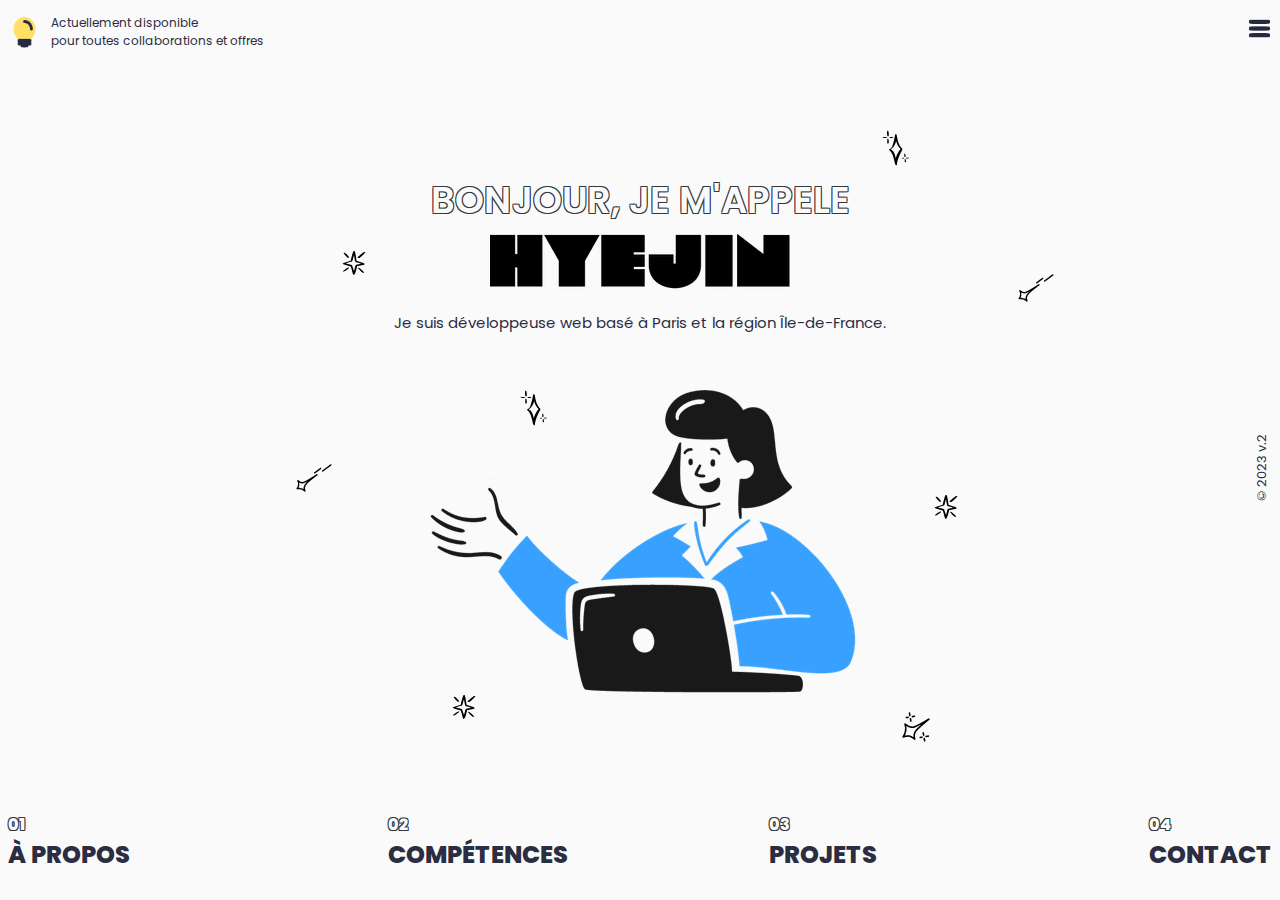
==== commit c8e59ef6: "File name case conflict resolved" ====
--- a/index.html
+++ b/index.html
@@ -19,7 +19,7 @@
     <header class="header" id="header">
         <nav class="nav container">
             <div class="nav__left">
-                <img src="assets/img/icon_bulb.png" alt="bulb icon" class="message__icon">
+                <img src="assets/img/icon_bulb.PNG" alt="bulb icon" class="message__icon">
                 <span class="message__text">Actuellement disponible<br> pour toutes collaborations et offres</span>
             </div>
             <div class="nav__right">
@@ -30,7 +30,7 @@
                 <!-- <i class="uil uil-sun"></i> -->
                 <div class="nav__menu" id="nav-menu">
                     <div class="nav__toggle" id="nav-toggle">
-                        <img src="./assets/img/icon_burger.png" alt="navigation menu icon" id="nav-icon" class="nav__icon">
+                        <img src="./assets/img/icon_burger.PNG" alt="navigation menu icon" id="nav-icon" class="nav__icon">
                     </div>
                     <ul class="nav__list" id="nav-ul">
                         <li class="nav__item">
@@ -141,7 +141,6 @@
                     </ul>
                 </div>
             </div> 
-            
         </section>
         <!-- ******************** À PROPOS ******************** -->
         <!-- <section class="propos section" id="propos">
